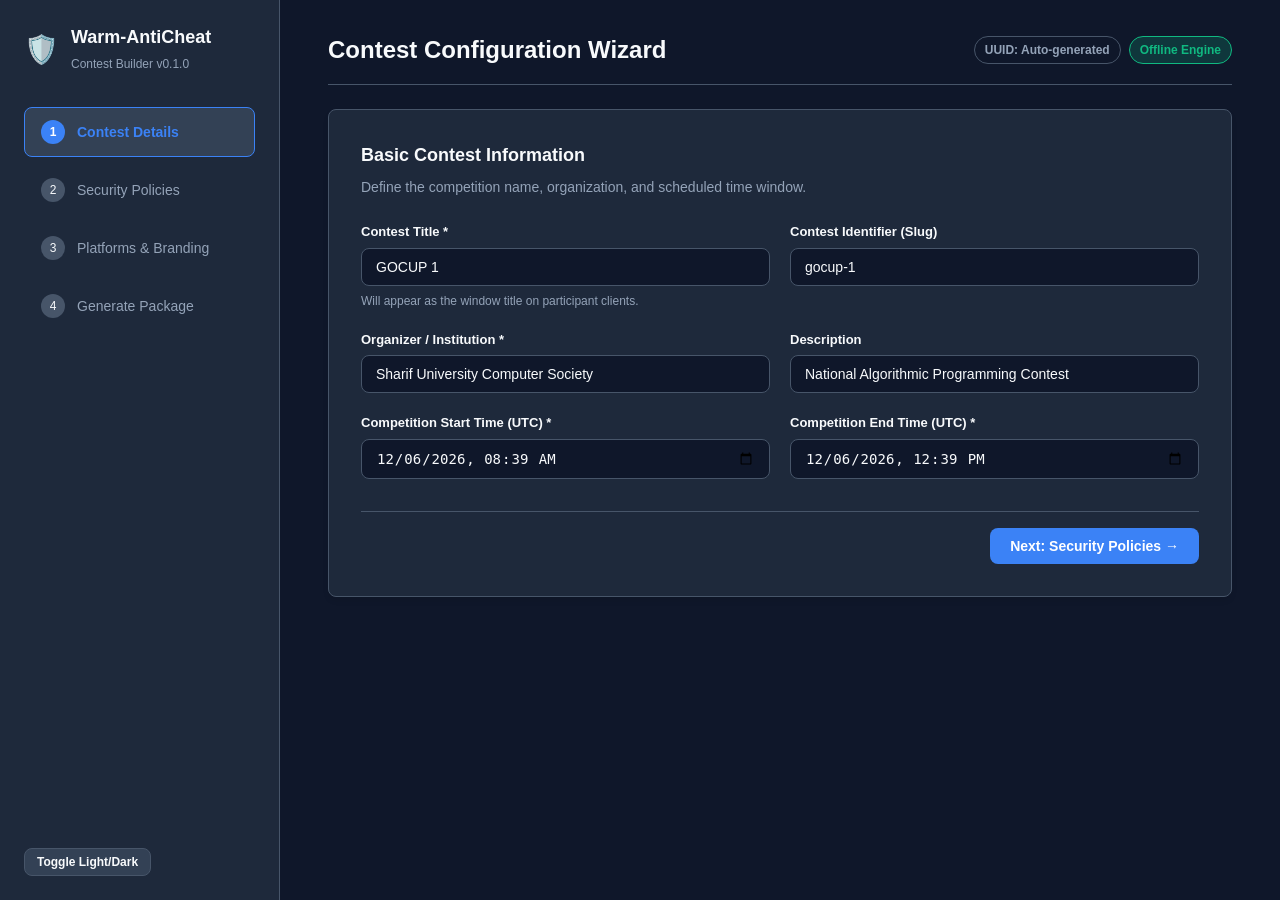
==== apps/builder/ui/index.html @ 8ef85f80 "feat(builder): implement Contest Builder UI, manifest signing, and distribution generator" ====
<!DOCTYPE html>
<html lang="en" data-theme="dark">
<head>
  <meta charset="UTF-8">
  <meta name="viewport" content="width=device-width, initial-scale=1.0">
  <title>Warm-AntiCheat | Contest Builder</title>
  <link rel="stylesheet" href="style.css">
</head>
<body>
  <div class="app-layout">
    <!-- Sidebar Navigation -->
    <aside class="sidebar">
      <div class="brand">
        <div class="logo-shield">🛡️</div>
        <div class="brand-text">
          <h2>Warm-AntiCheat</h2>
          <span class="subtext">Contest Builder v0.1.0</span>
        </div>
      </div>

      <nav class="nav-menu">
        <button class="nav-item active" data-step="1">
          <span class="step-num">1</span>
          <span class="step-label">Contest Details</span>
        </button>
        <button class="nav-item" data-step="2">
          <span class="step-num">2</span>
          <span class="step-label">Security Policies</span>
        </button>
        <button class="nav-item" data-step="3">
          <span class="step-num">3</span>
          <span class="step-label">Platforms & Branding</span>
        </button>
        <button class="nav-item" data-step="4">
          <span class="step-num">4</span>
          <span class="step-label">Generate Package</span>
        </button>
      </nav>

      <div class="sidebar-footer">
        <button id="themeToggle" class="btn btn-secondary btn-sm">Toggle Light/Dark</button>
      </div>
    </aside>

    <!-- Main Content Area -->
    <main class="main-content">
      <header class="content-header">
        <h1 id="pageTitle">Contest Configuration Wizard</h1>
        <div class="header-badges">
          <span class="badge badge-outline" id="contestUuidBadge">UUID: Auto-generated</span>
          <span class="badge badge-success">Offline Engine</span>
        </div>
      </header>

      <!-- Step 1: Contest Details -->
      <section class="wizard-step active" id="step1">
        <div class="card">
          <h3>Basic Contest Information</h3>
          <p class="description">Define the competition name, organization, and scheduled time window.</p>
          
          <div class="form-grid">
            <div class="form-group">
              <label for="contestTitle">Contest Title *</label>
              <input type="text" id="contestTitle" value="GOCUP 1" placeholder="e.g. GOCUP 1" required>
              <span class="hint">Will appear as the window title on participant clients.</span>
            </div>

            <div class="form-group">
              <label for="contestId">Contest Identifier (Slug)</label>
              <input type="text" id="contestId" value="gocup-1" readonly>
            </div>

            <div class="form-group">
              <label for="organizerName">Organizer / Institution *</label>
              <input type="text" id="organizerName" value="Sharif University Computer Society" placeholder="e.g. ACM-ICPC Regional Committee" required>
            </div>

            <div class="form-group">
              <label for="contestDesc">Description</label>
              <input type="text" id="contestDesc" value="National Algorithmic Programming Contest" placeholder="Brief contest overview">
            </div>

            <div class="form-group">
              <label for="startTime">Competition Start Time (UTC) *</label>
              <input type="datetime-local" id="startTime" required>
            </div>

            <div class="form-group">
              <label for="endTime">Competition End Time (UTC) *</label>
              <input type="datetime-local" id="endTime" required>
            </div>
          </div>

          <div class="step-actions">
            <button class="btn btn-primary next-step" data-next="2">Next: Security Policies &rarr;</button>
          </div>
        </div>
      </section>

      <!-- Step 2: Security Policies -->
      <section class="wizard-step" id="step2">
        <div class="card">
          <h3>Prohibited Applications & Restricted Domains</h3>
          <p class="description">Configure which process executables and online domains trigger policy events.</p>

          <div class="policy-section">
            <h4>Prohibited Executables (Local AI & Inference Runtimes)</h4>
            <div class="tags-input-container" id="appsContainer">
              <!-- Dynamically populated tags -->
            </div>
            <div class="input-with-btn">
              <input type="text" id="newAppInput" placeholder="Add executable (e.g. ollama.exe)">
              <button class="btn btn-secondary" id="addAppBtn">+ Add Application</button>
            </div>
          </div>

          <div class="policy-section mt-4">
            <h4>Restricted Online Domains</h4>
            <div class="tags-input-container" id="domainsContainer">
              <!-- Dynamically populated tags -->
            </div>
            <div class="input-with-btn">
              <input type="text" id="newDomainInput" placeholder="Add domain (e.g. chatgpt.com)">
              <button class="btn btn-secondary" id="addDomainBtn">+ Add Domain</button>
            </div>
          </div>

          <div class="form-grid mt-4">
            <div class="form-group">
              <label for="heartbeatInterval">Heartbeat Interval (seconds)</label>
              <input type="number" id="heartbeatInterval" value="15" min="5" max="120">
            </div>
            <div class="form-group">
              <label for="retentionDays">Event Retention Period (days)</label>
              <input type="number" id="retentionDays" value="30" min="7" max="365">
            </div>
          </div>

          <div class="step-actions">
            <button class="btn btn-secondary prev-step" data-prev="1">&larr; Back</button>
            <button class="btn btn-primary next-step" data-next="3">Next: Platforms & Branding &rarr;</button>
          </div>
        </div>
      </section>

      <!-- Step 3: Platforms & Branding -->
      <section class="wizard-step" id="step3">
        <div class="card">
          <h3>Target Platforms & Distribution Configuration</h3>
          <p class="description">Select supported operating systems and interface styling.</p>

          <div class="checkbox-group">
            <label class="checkbox-card">
              <input type="checkbox" id="platWin" checked>
              <div class="checkbox-card-content">
                <strong>Windows</strong>
                <span>x86_64 & ARM64 (.exe / .msi)</span>
              </div>
            </label>

            <label class="checkbox-card">
              <input type="checkbox" id="platLinux" checked>
              <div class="checkbox-card-content">
                <strong>Linux</strong>
                <span>x86_64 & aarch64 (AppImage / .deb)</span>
              </div>
            </label>

            <label class="checkbox-card">
              <input type="checkbox" id="platMac" checked>
              <div class="checkbox-card-content">
                <strong>macOS</strong>
                <span>Universal Binary (Apple Silicon & Intel DMG)</span>
              </div>
            </label>
          </div>

          <div class="form-grid mt-4">
            <div class="form-group">
              <label for="outputDirectory">Output Directory</label>
              <input type="text" id="outputDirectory" value="./dist">
            </div>
            <div class="form-group">
              <label for="clientTheme">Participant Client Default Theme</label>
              <select id="clientTheme">
                <option value="dark">Dark Theme (Default)</option>
                <option value="light">Light Theme</option>
              </select>
            </div>
          </div>

          <div class="step-actions">
            <button class="btn btn-secondary prev-step" data-prev="2">&larr; Back</button>
            <button class="btn btn-primary next-step" data-next="4">Next: Review & Generate &rarr;</button>
          </div>
        </div>
      </section>

      <!-- Step 4: Review & Generate -->
      <section class="wizard-step" id="step4">
        <div class="card">
          <h3>Generate Contest Distribution Package</h3>
          <p class="description">Generate cryptographic keys, sign contest manifests, and build packages.</p>

          <div class="summary-box">
            <div class="summary-item"><strong>Title:</strong> <span id="summaryTitle">GOCUP 1</span></div>
            <div class="summary-item"><strong>Identifier:</strong> <span id="summaryId">gocup-1</span></div>
            <div class="summary-item"><strong>Organizer:</strong> <span id="summaryOrganizer">Sharif University Computer Society</span></div>
            <div class="summary-item"><strong>Prohibited Executables:</strong> <span id="summaryAppsCount">16</span> rules</div>
            <div class="summary-item"><strong>Restricted Domains:</strong> <span id="summaryDomainsCount">11</span> domains</div>
            <div class="summary-item"><strong>Output Directory:</strong> <span id="summaryOutput">./dist/gocup-1/</span></div>
          </div>

          <div class="build-action-box">
            <button class="btn btn-success btn-lg" id="generateBtn">🚀 Generate Contest Package</button>
          </div>

          <div class="build-logs-container" id="logsContainer" style="display: none;">
            <h4>Build Output & Execution Logs</h4>
            <pre class="logs-console" id="logOutput"></pre>
          </div>

          <div class="step-actions">
            <button class="btn btn-secondary prev-step" data-prev="3">&larr; Back</button>
          </div>
        </div>
      </section>
    </main>
  </div>

  <script src="app.js"></script>
</body>
</html>
---- apps/builder/ui/style.css ----
:root {
  --bg-primary: #0f172a;
  --bg-secondary: #1e293b;
  --bg-tertiary: #334155;
  --border-color: #475569;
  --text-primary: #f8fafc;
  --text-secondary: #94a3b8;
  --accent-primary: #3b82f6;
  --accent-hover: #2563eb;
  --accent-success: #10b981;
  --accent-danger: #ef4444;
  --accent-warning: #f59e0b;
  --card-radius: 8px;
  --font-family: -apple-system, BlinkMacSystemFont, "Segoe UI", Roboto, Oxygen, Ubuntu, Cantarell, sans-serif;
}

[data-theme="light"] {
  --bg-primary: #f8fafc;
  --bg-secondary: #ffffff;
  --bg-tertiary: #f1f5f9;
  --border-color: #cbd5e1;
  --text-primary: #0f172a;
  --text-secondary: #64748b;
  --accent-primary: #2563eb;
  --accent-hover: #1d4ed8;
}

* {
  box-sizing: border-box;
  margin: 0;
  padding: 0;
}

body {
  font-family: var(--font-family);
  background-color: var(--bg-primary);
  color: var(--text-primary);
  line-height: 1.5;
  min-height: 100vh;
}

.app-layout {
  display: flex;
  min-height: 100vh;
}

/* Sidebar */
.sidebar {
  width: 280px;
  background-color: var(--bg-secondary);
  border-right: 1px solid var(--border-color);
  padding: 24px;
  display: flex;
  flex-direction: column;
}

.brand {
  display: flex;
  align-items: center;
  gap: 12px;
  margin-bottom: 32px;
}

.logo-shield {
  font-size: 28px;
}

.brand-text h2 {
  font-size: 18px;
  font-weight: 700;
  color: var(--text-primary);
}

.subtext {
  font-size: 12px;
  color: var(--text-secondary);
}

.nav-menu {
  display: flex;
  flex-direction: column;
  gap: 8px;
  flex: 1;
}

.nav-item {
  display: flex;
  align-items: center;
  gap: 12px;
  padding: 12px 16px;
  background: transparent;
  border: 1px solid transparent;
  border-radius: var(--card-radius);
  color: var(--text-secondary);
  font-size: 14px;
  font-weight: 500;
  cursor: pointer;
  text-align: left;
  transition: all 0.2s;
}

.nav-item:hover {
  background-color: var(--bg-tertiary);
  color: var(--text-primary);
}

.nav-item.active {
  background-color: var(--bg-tertiary);
  border-color: var(--accent-primary);
  color: var(--accent-primary);
  font-weight: 600;
}

.step-num {
  display: inline-flex;
  align-items: center;
  justify-content: center;
  width: 24px;
  height: 24px;
  border-radius: 50%;
  background-color: var(--border-color);
  color: var(--text-primary);
  font-size: 12px;
}

.nav-item.active .step-num {
  background-color: var(--accent-primary);
  color: #fff;
}

/* Main Content */
.main-content {
  flex: 1;
  padding: 32px 48px;
  overflow-y: auto;
}

.content-header {
  display: flex;
  justify-content: space-between;
  align-items: center;
  margin-bottom: 24px;
  padding-bottom: 16px;
  border-bottom: 1px solid var(--border-color);
}

.content-header h1 {
  font-size: 24px;
  font-weight: 700;
}

.header-badges {
  display: flex;
  gap: 8px;
}

.badge {
  font-size: 12px;
  padding: 4px 10px;
  border-radius: 9999px;
  font-weight: 600;
}

.badge-outline {
  border: 1px solid var(--border-color);
  color: var(--text-secondary);
}

.badge-success {
  background-color: rgba(16, 185, 129, 0.2);
  color: var(--accent-success);
  border: 1px solid var(--accent-success);
}

/* Card */
.card {
  background-color: var(--bg-secondary);
  border: 1px solid var(--border-color);
  border-radius: var(--card-radius);
  padding: 32px;
  box-shadow: 0 4px 6px -1px rgba(0, 0, 0, 0.1);
}

.card h3 {
  font-size: 18px;
  margin-bottom: 8px;
}

.description {
  color: var(--text-secondary);
  font-size: 14px;
  margin-bottom: 24px;
}

/* Forms */
.form-grid {
  display: grid;
  grid-template-columns: repeat(auto-fit, minmax(280px, 1fr));
  gap: 20px;
}

.form-group {
  display: flex;
  flex-direction: column;
  gap: 6px;
}

.form-group label {
  font-size: 13px;
  font-weight: 600;
  color: var(--text-primary);
}

.form-group input,
.form-group select {
  padding: 10px 14px;
  background-color: var(--bg-primary);
  border: 1px solid var(--border-color);
  border-radius: var(--card-radius);
  color: var(--text-primary);
  font-size: 14px;
}

.form-group input:focus,
.form-group select:focus {
  outline: none;
  border-color: var(--accent-primary);
}

.hint {
  font-size: 12px;
  color: var(--text-secondary);
}

/* Tags Input */
.tags-input-container {
  display: flex;
  flex-wrap: wrap;
  gap: 8px;
  padding: 10px;
  background-color: var(--bg-primary);
  border: 1px solid var(--border-color);
  border-radius: var(--card-radius);
  min-height: 48px;
  margin-bottom: 12px;
}

.tag {
  display: inline-flex;
  align-items: center;
  gap: 6px;
  padding: 4px 10px;
  background-color: var(--bg-tertiary);
  border-radius: 4px;
  font-size: 13px;
}

.tag-remove {
  cursor: pointer;
  color: var(--text-secondary);
  font-weight: bold;
}

.tag-remove:hover {
  color: var(--accent-danger);
}

.input-with-btn {
  display: flex;
  gap: 8px;
}

.input-with-btn input {
  flex: 1;
  padding: 10px 14px;
  background-color: var(--bg-primary);
  border: 1px solid var(--border-color);
  border-radius: var(--card-radius);
  color: var(--text-primary);
}

/* Checkbox Cards */
.checkbox-group {
  display: grid;
  grid-template-columns: repeat(auto-fit, minmax(200px, 1fr));
  gap: 16px;
}

.checkbox-card {
  display: flex;
  align-items: flex-start;
  gap: 12px;
  padding: 16px;
  background-color: var(--bg-primary);
  border: 1px solid var(--border-color);
  border-radius: var(--card-radius);
  cursor: pointer;
}

.checkbox-card input {
  margin-top: 4px;
}

.checkbox-card-content {
  display: flex;
  flex-direction: column;
}

.checkbox-card-content strong {
  font-size: 14px;
}

.checkbox-card-content span {
  font-size: 12px;
  color: var(--text-secondary);
}

/* Buttons */
.btn {
  display: inline-flex;
  align-items: center;
  justify-content: center;
  padding: 10px 20px;
  font-size: 14px;
  font-weight: 600;
  border-radius: var(--card-radius);
  border: none;
  cursor: pointer;
  transition: background-color 0.2s;
}

.btn-primary {
  background-color: var(--accent-primary);
  color: #fff;
}

.btn-primary:hover {
  background-color: var(--accent-hover);
}

.btn-secondary {
  background-color: var(--bg-tertiary);
  color: var(--text-primary);
  border: 1px solid var(--border-color);
}

.btn-secondary:hover {
  background-color: var(--border-color);
}

.btn-success {
  background-color: var(--accent-success);
  color: #fff;
}

.btn-success:hover {
  background-color: #059669;
}

.btn-sm {
  padding: 6px 12px;
  font-size: 12px;
}

.btn-lg {
  padding: 14px 28px;
  font-size: 16px;
}

/* Summary Box */
.summary-box {
  background-color: var(--bg-primary);
  border: 1px solid var(--border-color);
  border-radius: var(--card-radius);
  padding: 20px;
  margin-bottom: 24px;
  display: grid;
  grid-template-columns: repeat(2, 1fr);
  gap: 12px;
}

.summary-item {
  font-size: 14px;
}

/* Steps Display */
.wizard-step {
  display: none;
}

.wizard-step.active {
  display: block;
}

.step-actions {
  display: flex;
  justify-content: flex-end;
  gap: 12px;
  margin-top: 32px;
  padding-top: 16px;
  border-top: 1px solid var(--border-color);
}

/* Build logs console */
.build-logs-container {
  margin-top: 24px;
}

.logs-console {
  background-color: #000;
  color: #38ef7d;
  font-family: monospace;
  padding: 16px;
  border-radius: var(--card-radius);
  max-height: 240px;
  overflow-y: auto;
  font-size: 13px;
  line-height: 1.4;
  white-space: pre-wrap;
}

.mt-4 {
  margin-top: 24px;
}
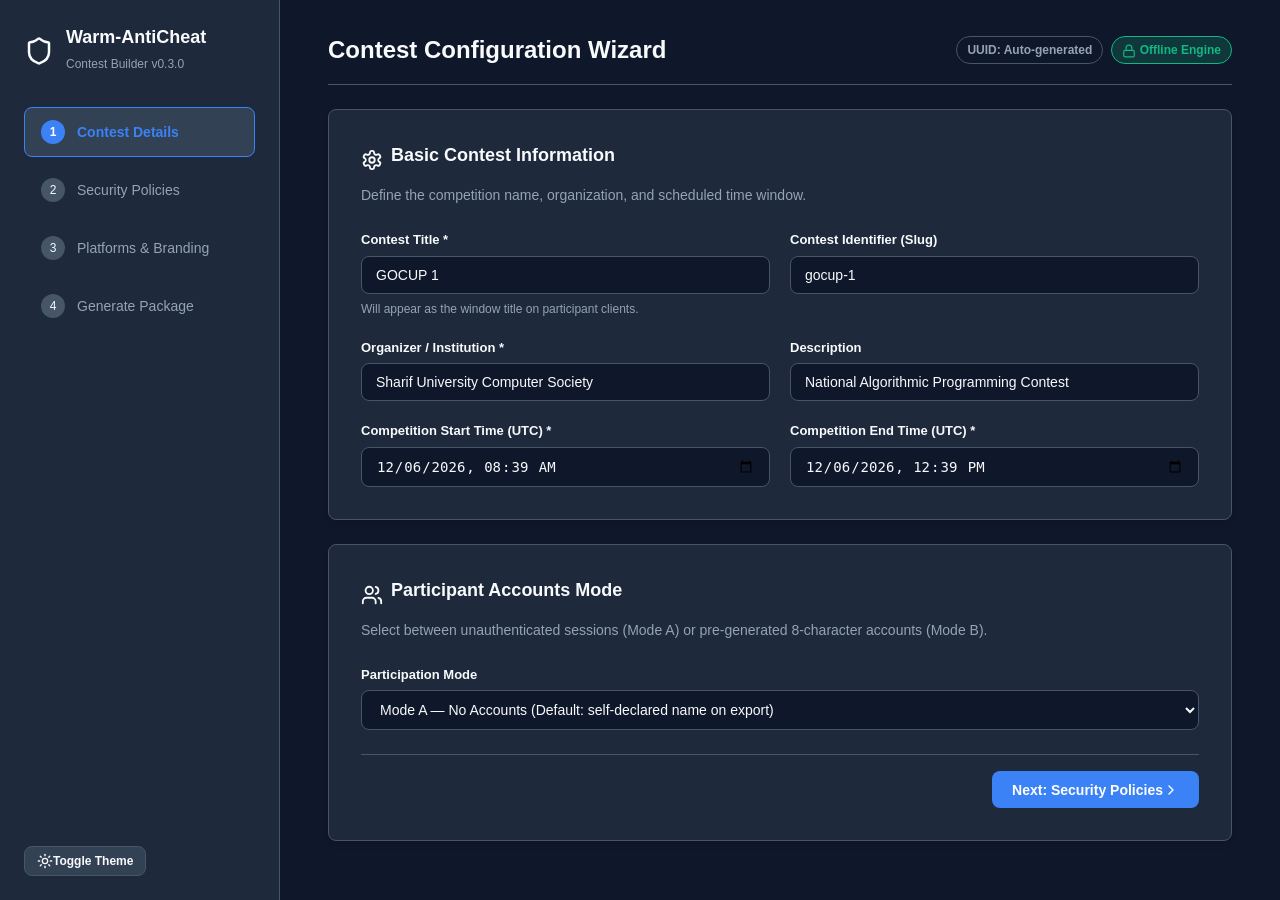
==== commit e17ec7fc: "feat: offline lucide svg icon system, contest accounts and hardened ci pipeline" ====
--- a/apps/builder/ui/index.html
+++ b/apps/builder/ui/index.html
@@ -8,13 +8,12 @@
 </head>
 <body>
   <div class="app-layout">
-    <!-- Sidebar Navigation -->
     <aside class="sidebar">
       <div class="brand">
-        <div class="logo-shield">🛡️</div>
+        <div class="logo-shield" data-lucide="shield" data-size="30"></div>
         <div class="brand-text">
           <h2>Warm-AntiCheat</h2>
-          <span class="subtext">Contest Builder v0.1.0</span>
+          <span class="subtext">Contest Builder v0.3.0</span>
         </div>
       </div>
 
@@ -29,7 +28,7 @@
         </button>
         <button class="nav-item" data-step="3">
           <span class="step-num">3</span>
-          <span class="step-label">Platforms & Branding</span>
+          <span class="step-label">Platforms &amp; Branding</span>
         </button>
         <button class="nav-item" data-step="4">
           <span class="step-num">4</span>
@@ -38,24 +37,28 @@
       </nav>
 
       <div class="sidebar-footer">
-        <button id="themeToggle" class="btn btn-secondary btn-sm">Toggle Light/Dark</button>
+        <button id="themeToggle" class="btn btn-secondary btn-sm">
+          <span data-lucide="sun" data-size="16"></span>
+          <span>Toggle Theme</span>
+        </button>
       </div>
     </aside>
 
-    <!-- Main Content Area -->
     <main class="main-content">
       <header class="content-header">
         <h1 id="pageTitle">Contest Configuration Wizard</h1>
         <div class="header-badges">
           <span class="badge badge-outline" id="contestUuidBadge">UUID: Auto-generated</span>
-          <span class="badge badge-success">Offline Engine</span>
+          <span class="badge badge-success"><span data-lucide="lock" data-size="14"></span> Offline Engine</span>
         </div>
       </header>
 
-      <!-- Step 1: Contest Details -->
       <section class="wizard-step active" id="step1">
         <div class="card">
-          <h3>Basic Contest Information</h3>
+          <div style="display: flex; align-items: center; gap: 0.5rem; margin-bottom: 0.5rem;">
+            <span data-lucide="settings" data-size="22"></span>
+            <h3>Basic Contest Information</h3>
+          </div>
           <p class="description">Define the competition name, organization, and scheduled time window.</p>
           
           <div class="form-grid">
@@ -90,38 +93,79 @@
               <input type="datetime-local" id="endTime" required>
             </div>
           </div>
-
-          <div class="step-actions">
-            <button class="btn btn-primary next-step" data-next="2">Next: Security Policies &rarr;</button>
-          </div>
-        </div>
-      </section>
-
-      <!-- Step 2: Security Policies -->
+        </div>
+
+        <div class="card mt-4">
+          <div style="display: flex; align-items: center; gap: 0.5rem; margin-bottom: 0.5rem;">
+            <span data-lucide="users" data-size="22"></span>
+            <h3>Participant Accounts Mode</h3>
+          </div>
+          <p class="description">Select between unauthenticated sessions (Mode A) or pre-generated 8-character accounts (Mode B).</p>
+
+          <div class="form-grid">
+            <div class="form-group">
+              <label for="participationMode">Participation Mode</label>
+              <select id="participationMode">
+                <option value="no_accounts" selected>Mode A — No Accounts (Default: self-declared name on export)</option>
+                <option value="generated_accounts">Mode B — Generated Participant Accounts (Offline Argon2id)</option>
+              </select>
+            </div>
+
+            <div class="form-group" id="accountCountGroup" style="display: none;">
+              <label for="accountCount">Number of Participant Accounts</label>
+              <input type="number" id="accountCount" value="50" min="1" max="10000">
+            </div>
+          </div>
+
+          <div id="accountsActionGroup" style="display: none; margin-top: 1rem;">
+            <button class="btn btn-secondary" id="previewAccountsBtn">
+              <span data-lucide="key" data-size="16"></span>
+              <span>Generate &amp; Review Credentials</span>
+            </button>
+            <div id="accountsPreviewArea" style="margin-top: 0.75rem; display: none;">
+              <span class="badge badge-success" id="accountsStatusBadge"></span>
+              <div style="display: flex; gap: 0.5rem; margin-top: 0.5rem;">
+                <button class="btn btn-secondary btn-sm" id="downloadCsvBtn">
+                  <span data-lucide="download" data-size="14"></span>
+                  <span>Export CSV</span>
+                </button>
+                <button class="btn btn-secondary btn-sm" id="downloadPrintableBtn">
+                  <span data-lucide="file-text" data-size="14"></span>
+                  <span>Printable Sheet</span>
+                </button>
+              </div>
+            </div>
+          </div>
+
+          <div class="step-actions mt-4">
+            <button class="btn btn-primary next-step" data-next="2">Next: Security Policies <span data-lucide="chevron-right" data-size="16"></span></button>
+          </div>
+        </div>
+      </section>
+
       <section class="wizard-step" id="step2">
         <div class="card">
-          <h3>Prohibited Applications & Restricted Domains</h3>
+          <div style="display: flex; align-items: center; gap: 0.5rem; margin-bottom: 0.5rem;">
+            <span data-lucide="shield-check" data-size="22"></span>
+            <h3>Prohibited Applications &amp; Restricted Domains</h3>
+          </div>
           <p class="description">Configure which process executables and online domains trigger policy events.</p>
 
           <div class="policy-section">
-            <h4>Prohibited Executables (Local AI & Inference Runtimes)</h4>
-            <div class="tags-input-container" id="appsContainer">
-              <!-- Dynamically populated tags -->
-            </div>
+            <h4>Prohibited Executables (Local AI &amp; Inference Runtimes)</h4>
+            <div class="tags-input-container" id="appsContainer"></div>
             <div class="input-with-btn">
               <input type="text" id="newAppInput" placeholder="Add executable (e.g. ollama.exe)">
-              <button class="btn btn-secondary" id="addAppBtn">+ Add Application</button>
+              <button class="btn btn-secondary" id="addAppBtn"><span data-lucide="plus" data-size="16"></span> Add Application</button>
             </div>
           </div>
 
           <div class="policy-section mt-4">
             <h4>Restricted Online Domains</h4>
-            <div class="tags-input-container" id="domainsContainer">
-              <!-- Dynamically populated tags -->
-            </div>
+            <div class="tags-input-container" id="domainsContainer"></div>
             <div class="input-with-btn">
               <input type="text" id="newDomainInput" placeholder="Add domain (e.g. chatgpt.com)">
-              <button class="btn btn-secondary" id="addDomainBtn">+ Add Domain</button>
+              <button class="btn btn-secondary" id="addDomainBtn"><span data-lucide="plus" data-size="16"></span> Add Domain</button>
             </div>
           </div>
 
@@ -136,17 +180,31 @@
             </div>
           </div>
 
-          <div class="step-actions">
-            <button class="btn btn-secondary prev-step" data-prev="1">&larr; Back</button>
-            <button class="btn btn-primary next-step" data-next="3">Next: Platforms & Branding &rarr;</button>
-          </div>
-        </div>
-      </section>
-
-      <!-- Step 3: Platforms & Branding -->
+          <div class="policy-section mt-4" style="background: rgba(14, 165, 233, 0.05); border: 1px solid rgba(14, 165, 233, 0.2); border-radius: 8px; padding: 1rem;">
+            <div style="display: flex; align-items: center; gap: 0.5rem; margin-bottom: 0.25rem;">
+              <span data-lucide="file-code" data-size="20"></span>
+              <h4>Built-in Offline C++ Compiler (GNU G++ C++23)</h4>
+            </div>
+            <p class="description">Bundle a complete, self-contained offline C++23 compiler and &lt;bits/stdc++.h&gt; toolchain directly into participant client packages.</p>
+            <label style="display: flex; align-items: center; gap: 0.5rem; cursor: pointer; font-weight: 600; margin-top: 0.5rem;">
+              <input type="checkbox" id="enableCppCompiler">
+              <span>Enable Built-in C++ Compiler (Default: Disabled)</span>
+            </label>
+          </div>
+
+          <div class="step-actions mt-4">
+            <button class="btn btn-secondary prev-step" data-prev="1"><span data-lucide="chevron-left" data-size="16"></span> Back</button>
+            <button class="btn btn-primary next-step" data-next="3">Next: Platforms &amp; Branding <span data-lucide="chevron-right" data-size="16"></span></button>
+          </div>
+        </div>
+      </section>
+
       <section class="wizard-step" id="step3">
         <div class="card">
-          <h3>Target Platforms & Distribution Configuration</h3>
+          <div style="display: flex; align-items: center; gap: 0.5rem; margin-bottom: 0.5rem;">
+            <span data-lucide="cpu" data-size="22"></span>
+            <h3>Target Platforms &amp; Distribution Configuration</h3>
+          </div>
           <p class="description">Select supported operating systems and interface styling.</p>
 
           <div class="checkbox-group">
@@ -154,7 +212,7 @@
               <input type="checkbox" id="platWin" checked>
               <div class="checkbox-card-content">
                 <strong>Windows</strong>
-                <span>x86_64 & ARM64 (.exe / .msi)</span>
+                <span>x86_64 &amp; ARM64 (.exe / .msi)</span>
               </div>
             </label>
 
@@ -162,7 +220,7 @@
               <input type="checkbox" id="platLinux" checked>
               <div class="checkbox-card-content">
                 <strong>Linux</strong>
-                <span>x86_64 & aarch64 (AppImage / .deb)</span>
+                <span>x86_64 &amp; aarch64 (AppImage / .deb)</span>
               </div>
             </label>
 
@@ -170,7 +228,7 @@
               <input type="checkbox" id="platMac" checked>
               <div class="checkbox-card-content">
                 <strong>macOS</strong>
-                <span>Universal Binary (Apple Silicon & Intel DMG)</span>
+                <span>Universal Binary (Apple Silicon &amp; Intel DMG)</span>
               </div>
             </label>
           </div>
@@ -189,45 +247,52 @@
             </div>
           </div>
 
-          <div class="step-actions">
-            <button class="btn btn-secondary prev-step" data-prev="2">&larr; Back</button>
-            <button class="btn btn-primary next-step" data-next="4">Next: Review & Generate &rarr;</button>
-          </div>
-        </div>
-      </section>
-
-      <!-- Step 4: Review & Generate -->
+          <div class="step-actions mt-4">
+            <button class="btn btn-secondary prev-step" data-prev="2"><span data-lucide="chevron-left" data-size="16"></span> Back</button>
+            <button class="btn btn-primary next-step" data-next="4">Next: Review &amp; Generate <span data-lucide="chevron-right" data-size="16"></span></button>
+          </div>
+        </div>
+      </section>
+
       <section class="wizard-step" id="step4">
         <div class="card">
-          <h3>Generate Contest Distribution Package</h3>
+          <div style="display: flex; align-items: center; gap: 0.5rem; margin-bottom: 0.5rem;">
+            <span data-lucide="package" data-size="22"></span>
+            <h3>Generate Contest Distribution Package</h3>
+          </div>
           <p class="description">Generate cryptographic keys, sign contest manifests, and build packages.</p>
 
           <div class="summary-box">
             <div class="summary-item"><strong>Title:</strong> <span id="summaryTitle">GOCUP 1</span></div>
             <div class="summary-item"><strong>Identifier:</strong> <span id="summaryId">gocup-1</span></div>
             <div class="summary-item"><strong>Organizer:</strong> <span id="summaryOrganizer">Sharif University Computer Society</span></div>
+            <div class="summary-item"><strong>Participation Mode:</strong> <span id="summaryMode">Mode A (No Accounts)</span></div>
             <div class="summary-item"><strong>Prohibited Executables:</strong> <span id="summaryAppsCount">16</span> rules</div>
             <div class="summary-item"><strong>Restricted Domains:</strong> <span id="summaryDomainsCount">11</span> domains</div>
             <div class="summary-item"><strong>Output Directory:</strong> <span id="summaryOutput">./dist/gocup-1/</span></div>
           </div>
 
           <div class="build-action-box">
-            <button class="btn btn-success btn-lg" id="generateBtn">🚀 Generate Contest Package</button>
+            <button class="btn btn-success btn-lg" id="generateBtn">
+              <span data-lucide="package" data-size="20"></span>
+              <span>Generate Contest Package</span>
+            </button>
           </div>
 
           <div class="build-logs-container" id="logsContainer" style="display: none;">
-            <h4>Build Output & Execution Logs</h4>
+            <h4>Build Output &amp; Execution Logs</h4>
             <pre class="logs-console" id="logOutput"></pre>
           </div>
 
-          <div class="step-actions">
-            <button class="btn btn-secondary prev-step" data-prev="3">&larr; Back</button>
+          <div class="step-actions mt-4">
+            <button class="btn btn-secondary prev-step" data-prev="3"><span data-lucide="chevron-left" data-size="16"></span> Back</button>
           </div>
         </div>
       </section>
     </main>
   </div>
 
+  <script src="icons.js"></script>
   <script src="app.js"></script>
 </body>
 </html>
--- a/apps/builder/ui/style.css
+++ b/apps/builder/ui/style.css
@@ -422,3 +422,9 @@
 .mt-4 {
   margin-top: 24px;
 }
+
+.icon {
+  display: inline-block;
+  vertical-align: middle;
+  stroke: currentColor;
+}
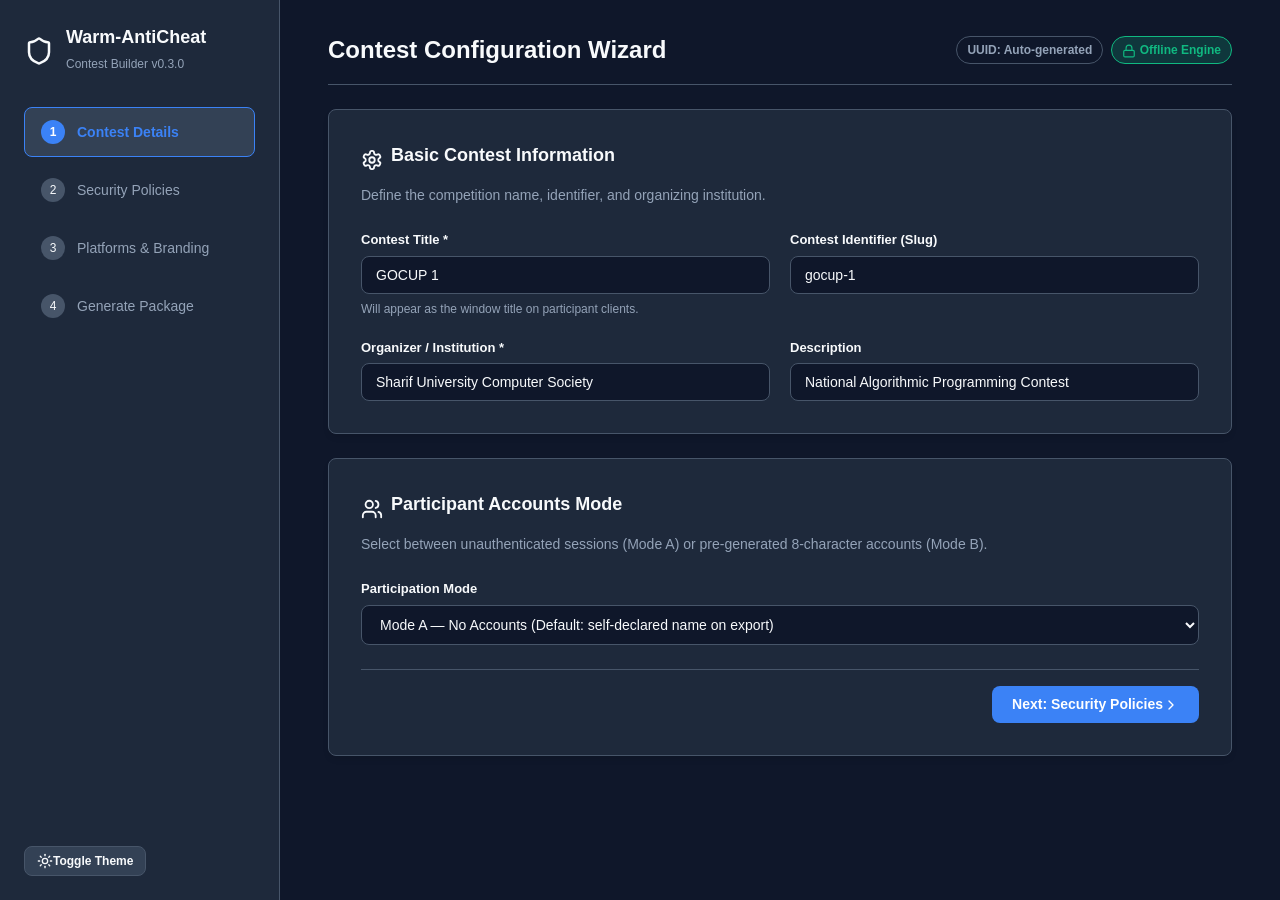
==== commit c4ddbac2: "feat: complete .warmac unified evidence, crash recovery, contest-maker release packaging & custom ic" ====
--- a/apps/builder/ui/index.html
+++ b/apps/builder/ui/index.html
@@ -4,6 +4,7 @@
   <meta charset="UTF-8">
   <meta name="viewport" content="width=device-width, initial-scale=1.0">
   <title>Warm-AntiCheat | Contest Builder</title>
+  <link rel="icon" type="image/png" href="icon.png">
   <link rel="stylesheet" href="style.css">
 </head>
 <body>
@@ -59,7 +60,7 @@
             <span data-lucide="settings" data-size="22"></span>
             <h3>Basic Contest Information</h3>
           </div>
-          <p class="description">Define the competition name, organization, and scheduled time window.</p>
+          <p class="description">Define the competition name, identifier, and organizing institution.</p>
           
           <div class="form-grid">
             <div class="form-group">
@@ -81,16 +82,6 @@
             <div class="form-group">
               <label for="contestDesc">Description</label>
               <input type="text" id="contestDesc" value="National Algorithmic Programming Contest" placeholder="Brief contest overview">
-            </div>
-
-            <div class="form-group">
-              <label for="startTime">Competition Start Time (UTC) *</label>
-              <input type="datetime-local" id="startTime" required>
-            </div>
-
-            <div class="form-group">
-              <label for="endTime">Competition End Time (UTC) *</label>
-              <input type="datetime-local" id="endTime" required>
             </div>
           </div>
         </div>
@@ -118,21 +109,53 @@
           </div>
 
           <div id="accountsActionGroup" style="display: none; margin-top: 1rem;">
-            <button class="btn btn-secondary" id="previewAccountsBtn">
-              <span data-lucide="key" data-size="16"></span>
-              <span>Generate &amp; Review Credentials</span>
-            </button>
-            <div id="accountsPreviewArea" style="margin-top: 0.75rem; display: none;">
-              <span class="badge badge-success" id="accountsStatusBadge"></span>
-              <div style="display: flex; gap: 0.5rem; margin-top: 0.5rem;">
-                <button class="btn btn-secondary btn-sm" id="downloadCsvBtn">
-                  <span data-lucide="download" data-size="14"></span>
-                  <span>Export CSV</span>
-                </button>
-                <button class="btn btn-secondary btn-sm" id="downloadPrintableBtn">
-                  <span data-lucide="file-text" data-size="14"></span>
-                  <span>Printable Sheet</span>
-                </button>
+            <div style="display: flex; gap: 0.5rem; align-items: center; flex-wrap: wrap;">
+              <button class="btn btn-primary" id="previewAccountsBtn">
+                <span data-lucide="key" data-size="16"></span>
+                <span>Generate Accounts</span>
+              </button>
+              <button class="btn btn-secondary" id="regenerateAccountsBtn" style="display: none;">
+                <span data-lucide="zap" data-size="16"></span>
+                <span>Regenerate</span>
+              </button>
+              <button class="btn btn-secondary" id="copyAllCredsBtn" style="display: none;">
+                <span data-lucide="file-text" data-size="16"></span>
+                <span>Copy All</span>
+              </button>
+              <button class="btn btn-secondary" id="downloadCsvBtn" style="display: none;">
+                <span data-lucide="download" data-size="16"></span>
+                <span>Export CSV</span>
+              </button>
+              <button class="btn btn-secondary" id="downloadPdfBtn" style="display: none;">
+                <span data-lucide="download" data-size="16"></span>
+                <span>Export PDF</span>
+              </button>
+            </div>
+
+            <div id="accountsPreviewArea" style="margin-top: 1rem; display: none;">
+              <div style="background: rgba(239, 68, 68, 0.1); border: 1px solid rgba(239, 68, 68, 0.3); border-radius: 6px; padding: 0.75rem; margin-bottom: 1rem;">
+                <strong style="color: #ef4444;"><span data-lucide="shield-alert" data-size="16"></span> Confidential Credentials:</strong>
+                <span style="font-size: 0.85rem; color: var(--text-color);"> These passwords are visible exclusively to the contest administrator. They are not bundled into participant packages or stored in public logs.</span>
+              </div>
+
+              <div style="display: flex; justify-content: space-between; align-items: center; margin-bottom: 0.5rem;">
+                <span class="badge badge-success" id="accountsStatusBadge"></span>
+                <input type="text" id="accountsSearchInput" placeholder="Filter by username or UUID..." style="width: 250px; font-size: 0.85rem; padding: 0.35rem 0.5rem;">
+              </div>
+
+              <div style="max-height: 280px; overflow-y: auto; border: 1px solid var(--border-color); border-radius: 6px;">
+                <table class="data-table" style="width: 100%; border-collapse: collapse; font-size: 0.85rem;">
+                  <thead>
+                    <tr style="background: var(--bg-card); position: sticky; top: 0; z-index: 1;">
+                      <th style="padding: 0.5rem; text-align: left; width: 40px;">#</th>
+                      <th style="padding: 0.5rem; text-align: left;">Username</th>
+                      <th style="padding: 0.5rem; text-align: left;">Password</th>
+                      <th style="padding: 0.5rem; text-align: left;">Account UUID</th>
+                      <th style="padding: 0.5rem; text-align: center; width: 140px;">Actions</th>
+                    </tr>
+                  </thead>
+                  <tbody id="accountsTableBody"></tbody>
+                </table>
               </div>
             </div>
           </div>
@@ -169,17 +192,6 @@
             </div>
           </div>
 
-          <div class="form-grid mt-4">
-            <div class="form-group">
-              <label for="heartbeatInterval">Heartbeat Interval (seconds)</label>
-              <input type="number" id="heartbeatInterval" value="15" min="5" max="120">
-            </div>
-            <div class="form-group">
-              <label for="retentionDays">Event Retention Period (days)</label>
-              <input type="number" id="retentionDays" value="30" min="7" max="365">
-            </div>
-          </div>
-
           <div class="policy-section mt-4" style="background: rgba(14, 165, 233, 0.05); border: 1px solid rgba(14, 165, 233, 0.2); border-radius: 8px; padding: 1rem;">
             <div style="display: flex; align-items: center; gap: 0.5rem; margin-bottom: 0.25rem;">
               <span data-lucide="file-code" data-size="20"></span>
@@ -236,7 +248,13 @@
           <div class="form-grid mt-4">
             <div class="form-group">
               <label for="outputDirectory">Output Directory</label>
-              <input type="text" id="outputDirectory" value="./dist">
+              <div class="input-with-btn">
+                <input type="text" id="outputDirectory" value="./dist">
+                <button class="btn btn-secondary" id="browseOutputDirBtn" type="button">
+                  <span data-lucide="folder" data-size="16"></span> Browse...
+                </button>
+              </div>
+              <span class="hint">Directory where contest packages and participant executables are generated.</span>
             </div>
             <div class="form-group">
               <label for="clientTheme">Participant Client Default Theme</label>
@@ -260,15 +278,15 @@
             <span data-lucide="package" data-size="22"></span>
             <h3>Generate Contest Distribution Package</h3>
           </div>
-          <p class="description">Generate cryptographic keys, sign contest manifests, and build packages.</p>
+          <p class="description">Generate cryptographic keys, sign contest manifests, and assemble participant packages.</p>
 
           <div class="summary-box">
             <div class="summary-item"><strong>Title:</strong> <span id="summaryTitle">GOCUP 1</span></div>
             <div class="summary-item"><strong>Identifier:</strong> <span id="summaryId">gocup-1</span></div>
             <div class="summary-item"><strong>Organizer:</strong> <span id="summaryOrganizer">Sharif University Computer Society</span></div>
             <div class="summary-item"><strong>Participation Mode:</strong> <span id="summaryMode">Mode A (No Accounts)</span></div>
-            <div class="summary-item"><strong>Prohibited Executables:</strong> <span id="summaryAppsCount">16</span> rules</div>
-            <div class="summary-item"><strong>Restricted Domains:</strong> <span id="summaryDomainsCount">11</span> domains</div>
+            <div class="summary-item"><strong>Prohibited Executables:</strong> <span id="summaryAppsCount">24</span> rules</div>
+            <div class="summary-item"><strong>Restricted Domains:</strong> <span id="summaryDomainsCount">8</span> domains</div>
             <div class="summary-item"><strong>Output Directory:</strong> <span id="summaryOutput">./dist/gocup-1/</span></div>
           </div>
 
@@ -279,6 +297,14 @@
             </button>
           </div>
 
+          <div id="generationSuccessCard" style="display: none; background: rgba(34, 197, 94, 0.1); border: 1px solid rgba(34, 197, 94, 0.4); border-radius: 8px; padding: 1rem; margin-top: 1rem;">
+            <div style="display: flex; align-items: center; gap: 0.5rem; color: #22c55e;">
+              <span data-lucide="check-circle" data-size="22"></span>
+              <strong style="font-size: 1.05rem;">Contest Package Generated Successfully!</strong>
+            </div>
+            <p id="generationSuccessMessage" style="margin: 0.5rem 0 0 0; font-size: 0.9rem;"></p>
+          </div>
+
           <div class="build-logs-container" id="logsContainer" style="display: none;">
             <h4>Build Output &amp; Execution Logs</h4>
             <pre class="logs-console" id="logOutput"></pre>
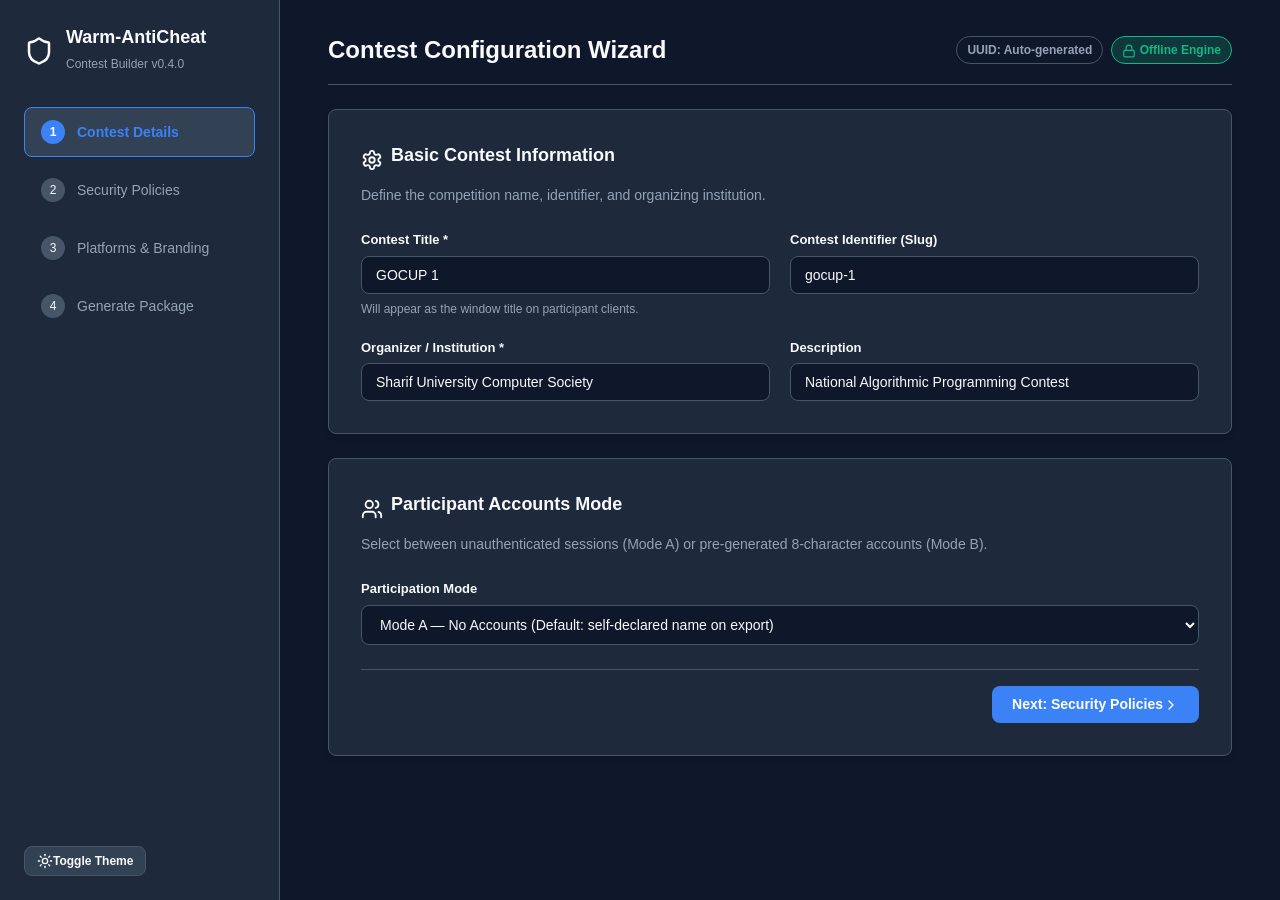
==== commit 95769f9e: "chore(release): bump version to 0.4.0" ====
--- a/apps/builder/ui/index.html
+++ b/apps/builder/ui/index.html
@@ -14,7 +14,7 @@
         <div class="logo-shield" data-lucide="shield" data-size="30"></div>
         <div class="brand-text">
           <h2>Warm-AntiCheat</h2>
-          <span class="subtext">Contest Builder v0.3.0</span>
+          <span class="subtext">Contest Builder v0.4.0</span>
         </div>
       </div>
 
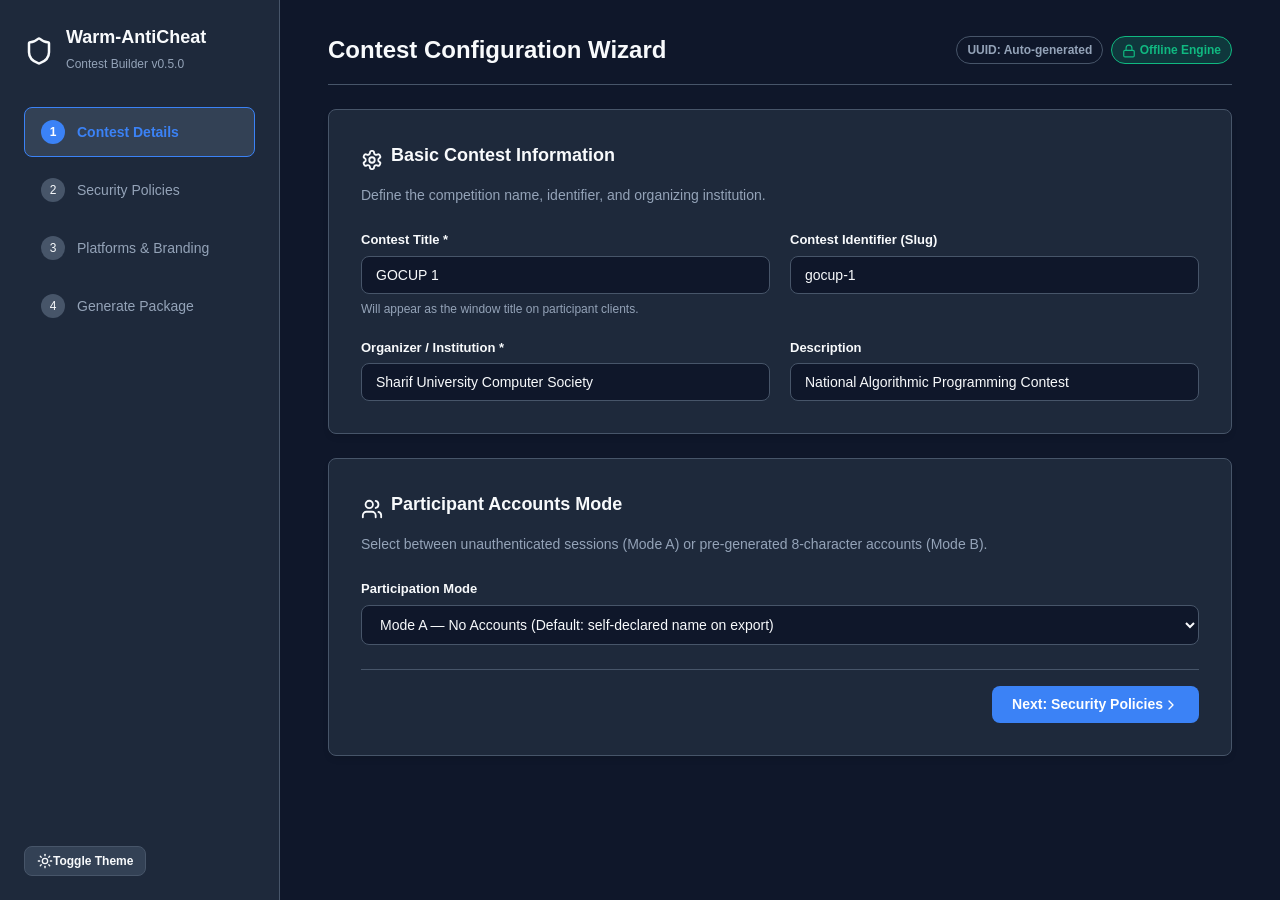
==== commit 65b58014: "fix: resolve credential authentication mismatch and startup export modal freeze; bump v0.5.0" ====
--- a/apps/builder/ui/index.html
+++ b/apps/builder/ui/index.html
@@ -14,7 +14,7 @@
         <div class="logo-shield" data-lucide="shield" data-size="30"></div>
         <div class="brand-text">
           <h2>Warm-AntiCheat</h2>
-          <span class="subtext">Contest Builder v0.4.0</span>
+          <span class="subtext">Contest Builder v0.5.0</span>
         </div>
       </div>
 
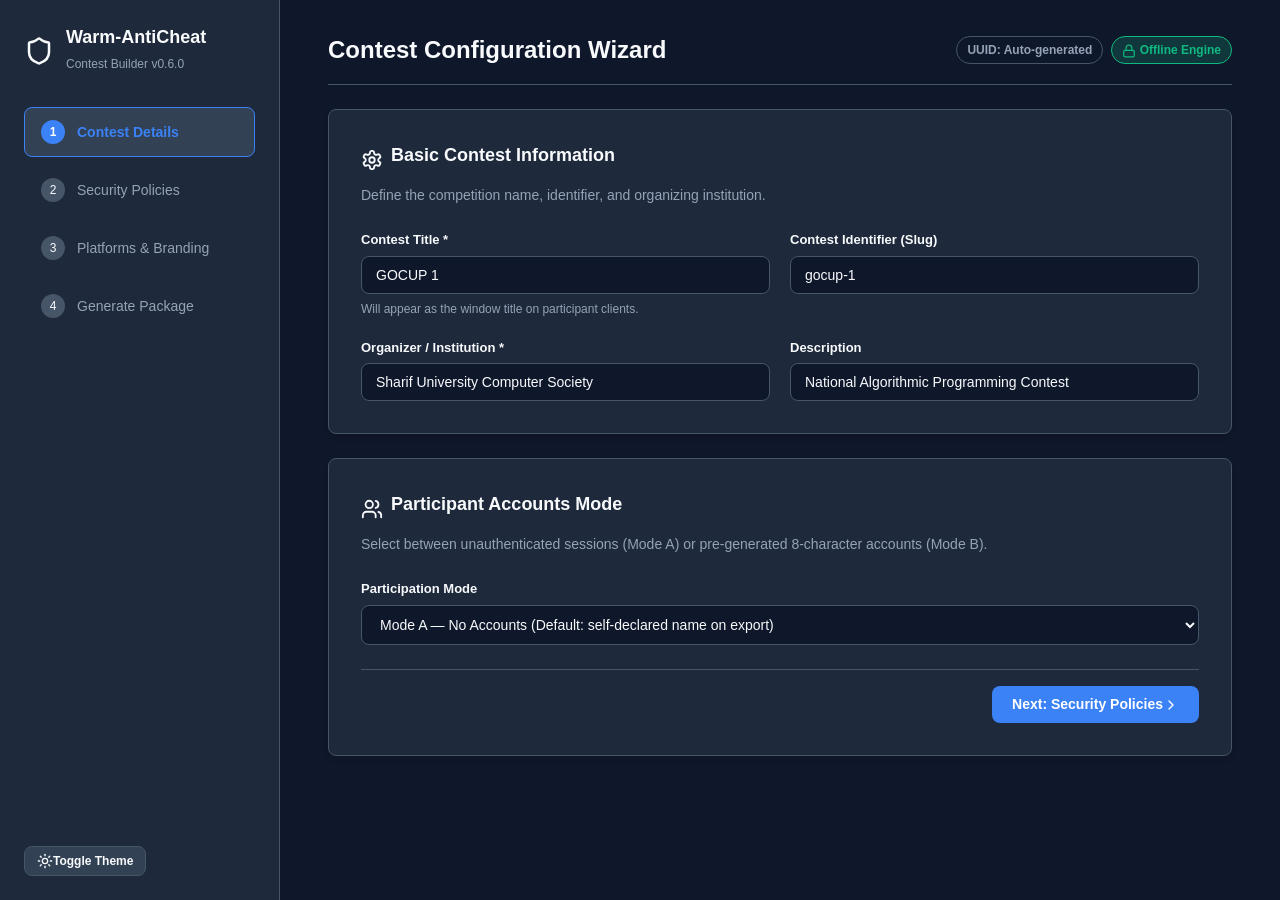
==== commit 7c19acf2: "feat(v0.6.0): full anti-cheat detection engine, real dynamic judge verifier, toolchain locator, cred" ====
--- a/apps/builder/ui/index.html
+++ b/apps/builder/ui/index.html
@@ -14,7 +14,7 @@
         <div class="logo-shield" data-lucide="shield" data-size="30"></div>
         <div class="brand-text">
           <h2>Warm-AntiCheat</h2>
-          <span class="subtext">Contest Builder v0.5.0</span>
+          <span class="subtext">Contest Builder v0.6.0</span>
         </div>
       </div>
 
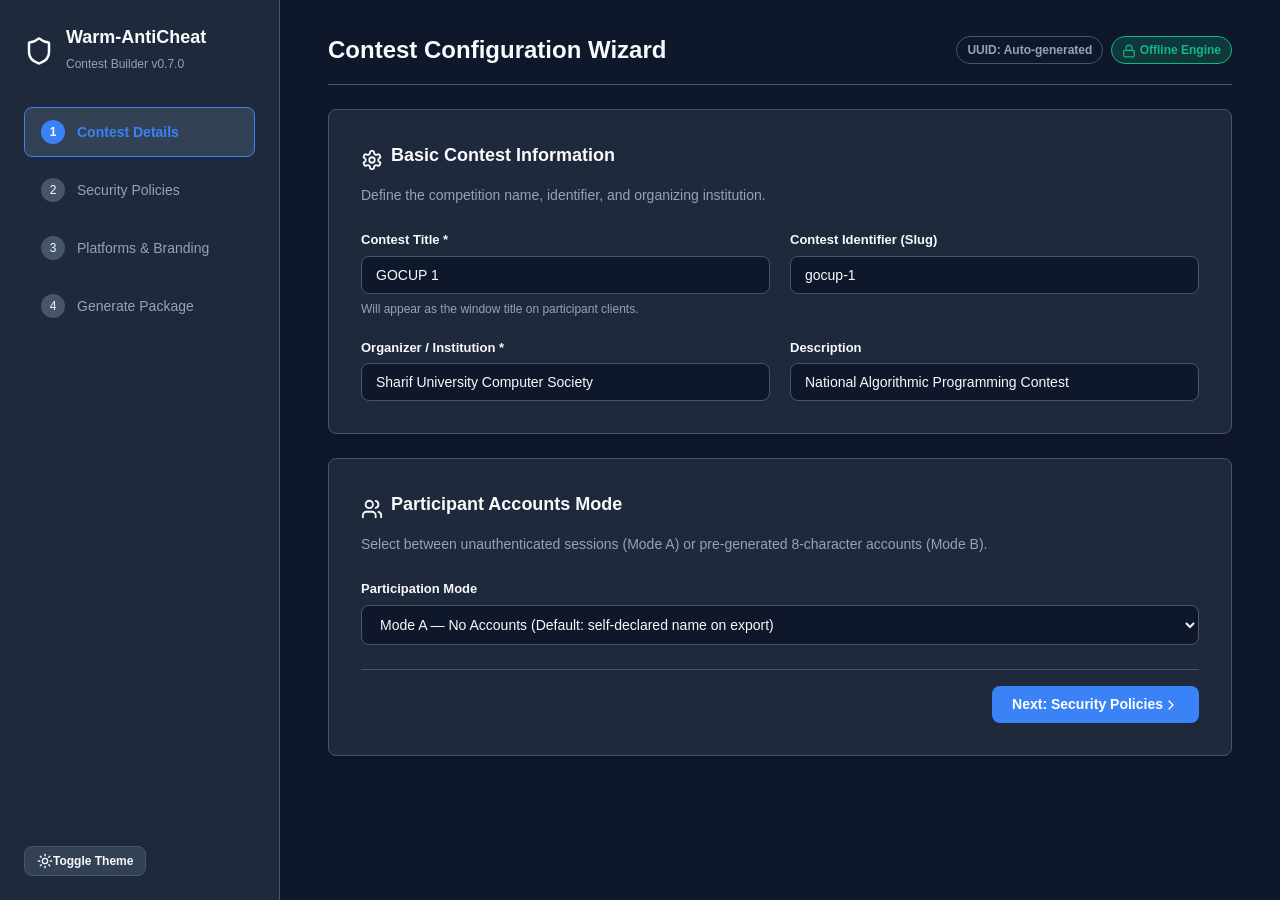
==== commit b09a88cd: "fix: eliminate terminal flashing and system lag, bundle offline portable C++ toolchain, bump v0.7.0" ====
--- a/apps/builder/ui/index.html
+++ b/apps/builder/ui/index.html
@@ -14,7 +14,7 @@
         <div class="logo-shield" data-lucide="shield" data-size="30"></div>
         <div class="brand-text">
           <h2>Warm-AntiCheat</h2>
-          <span class="subtext">Contest Builder v0.6.0</span>
+          <span class="subtext">Contest Builder v0.7.0</span>
         </div>
       </div>
 
